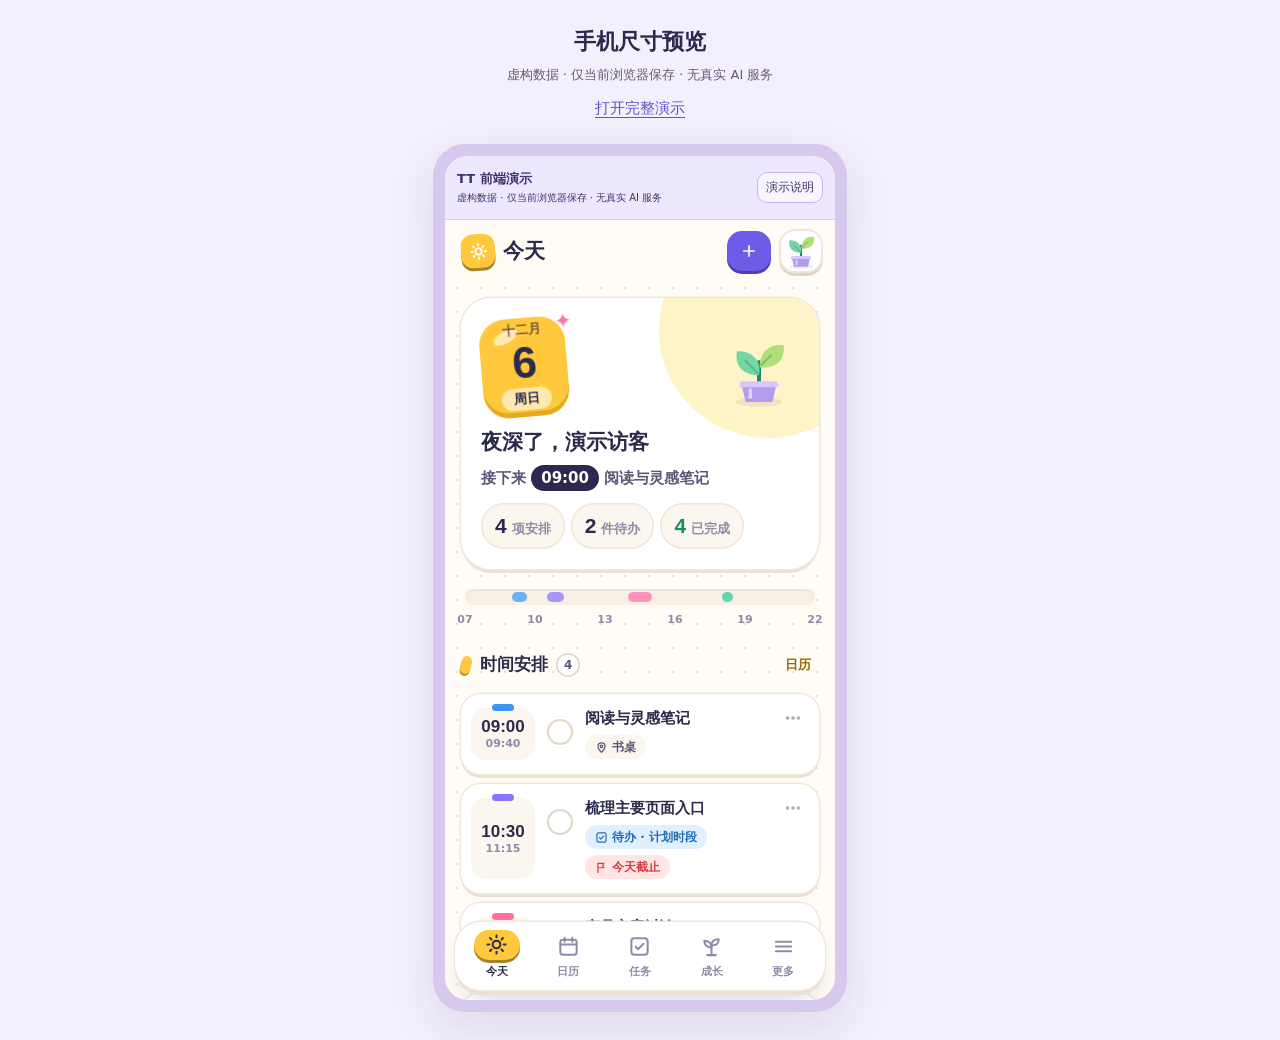
==== mobile-preview.html @ a754e55d "Publish sanitized TT Suite desktop and mobile frontend demo" ====
<!doctype html>
<html lang="zh-CN">
<head>
<meta charset="utf-8"><meta name="viewport" content="width=device-width, initial-scale=1">
<meta name="description" content="TT 前端演示的手机尺寸预览。虚构数据，仅当前浏览器保存。">
<meta name="referrer" content="no-referrer">
<meta http-equiv="Content-Security-Policy" content="default-src 'self'; script-src 'none'; style-src 'self' 'unsafe-inline'; img-src 'self' data:; connect-src 'none'; object-src 'none'; frame-src 'self'; base-uri 'self'; form-action 'none'">
<title>TT · 手机尺寸预览</title>
<style>
*{box-sizing:border-box}body{margin:0;background:#f3effc;color:#30274e;font:15px/1.6 system-ui,-apple-system,'PingFang SC',sans-serif}header{padding:24px 20px;text-align:center}h1{margin:0 0 6px;font-size:22px}p{margin:0 0 10px;font-size:13px;color:#655b7a}a{color:#6550c8;text-underline-offset:4px}.phone{width:414px;max-width:100%;padding:12px;margin:0 auto 28px;border-radius:32px;background:#d6c9ed;box-shadow:0 16px 48px #30274e1a}iframe{display:block;border:0;width:390px;max-width:100%;height:844px;border-radius:23px;background:#fffbf5}@media(max-width:420px){header{padding:16px}.phone{padding:0;border-radius:0}iframe{width:100%;border-radius:0;height:calc(100dvh - 120px)}}
</style>
</head>
<body><header><h1>手机尺寸预览</h1><p>虚构数据 · 仅当前浏览器保存 · 无真实 AI 服务</p><a href="./index.html">打开完整演示</a></header><div class="phone"><iframe src="./index.html" title="TT 手机尺寸演示" loading="eager"></iframe></div></body>
</html>
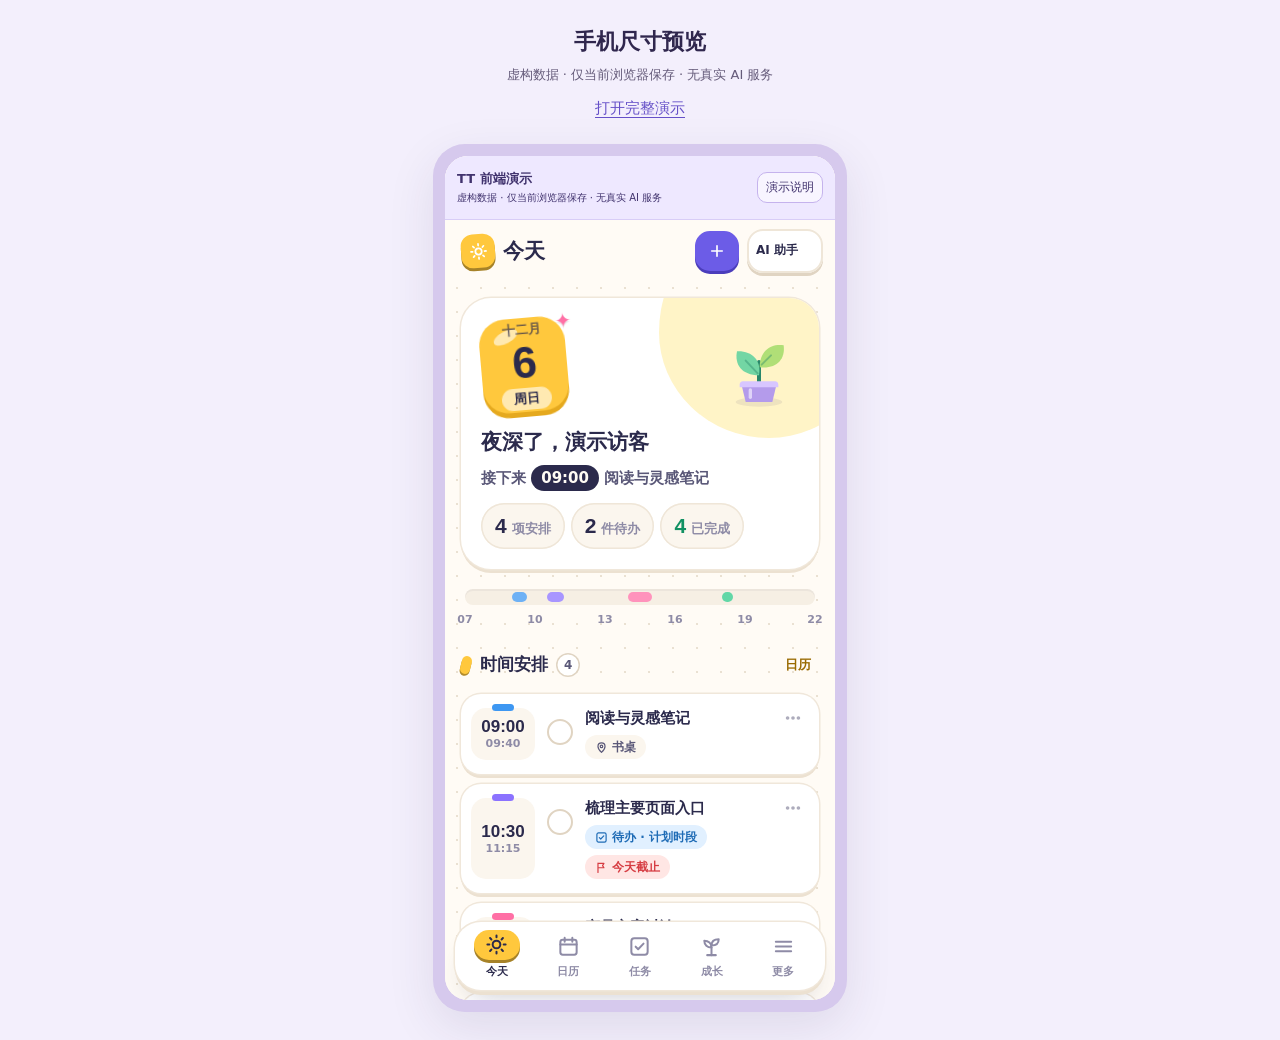
==== commit 6cc79152: "Refresh embedded mobile preview after assistant update" ====
--- a/mobile-preview.html
+++ b/mobile-preview.html
@@ -10,5 +10,5 @@
 *{box-sizing:border-box}body{margin:0;background:#f3effc;color:#30274e;font:15px/1.6 system-ui,-apple-system,'PingFang SC',sans-serif}header{padding:24px 20px;text-align:center}h1{margin:0 0 6px;font-size:22px}p{margin:0 0 10px;font-size:13px;color:#655b7a}a{color:#6550c8;text-underline-offset:4px}.phone{width:414px;max-width:100%;padding:12px;margin:0 auto 28px;border-radius:32px;background:#d6c9ed;box-shadow:0 16px 48px #30274e1a}iframe{display:block;border:0;width:390px;max-width:100%;height:844px;border-radius:23px;background:#fffbf5}@media(max-width:420px){header{padding:16px}.phone{padding:0;border-radius:0}iframe{width:100%;border-radius:0;height:calc(100dvh - 120px)}}
 </style>
 </head>
-<body><header><h1>手机尺寸预览</h1><p>虚构数据 · 仅当前浏览器保存 · 无真实 AI 服务</p><a href="./index.html">打开完整演示</a></header><div class="phone"><iframe src="./index.html" title="TT 手机尺寸演示" loading="eager"></iframe></div></body>
+<body><header><h1>手机尺寸预览</h1><p>虚构数据 · 仅当前浏览器保存 · 无真实 AI 服务</p><a href="./index.html">打开完整演示</a></header><div class="phone"><iframe src="./index.html?v=20261022-ai2" title="TT 手机尺寸演示" loading="eager"></iframe></div></body>
 </html>
